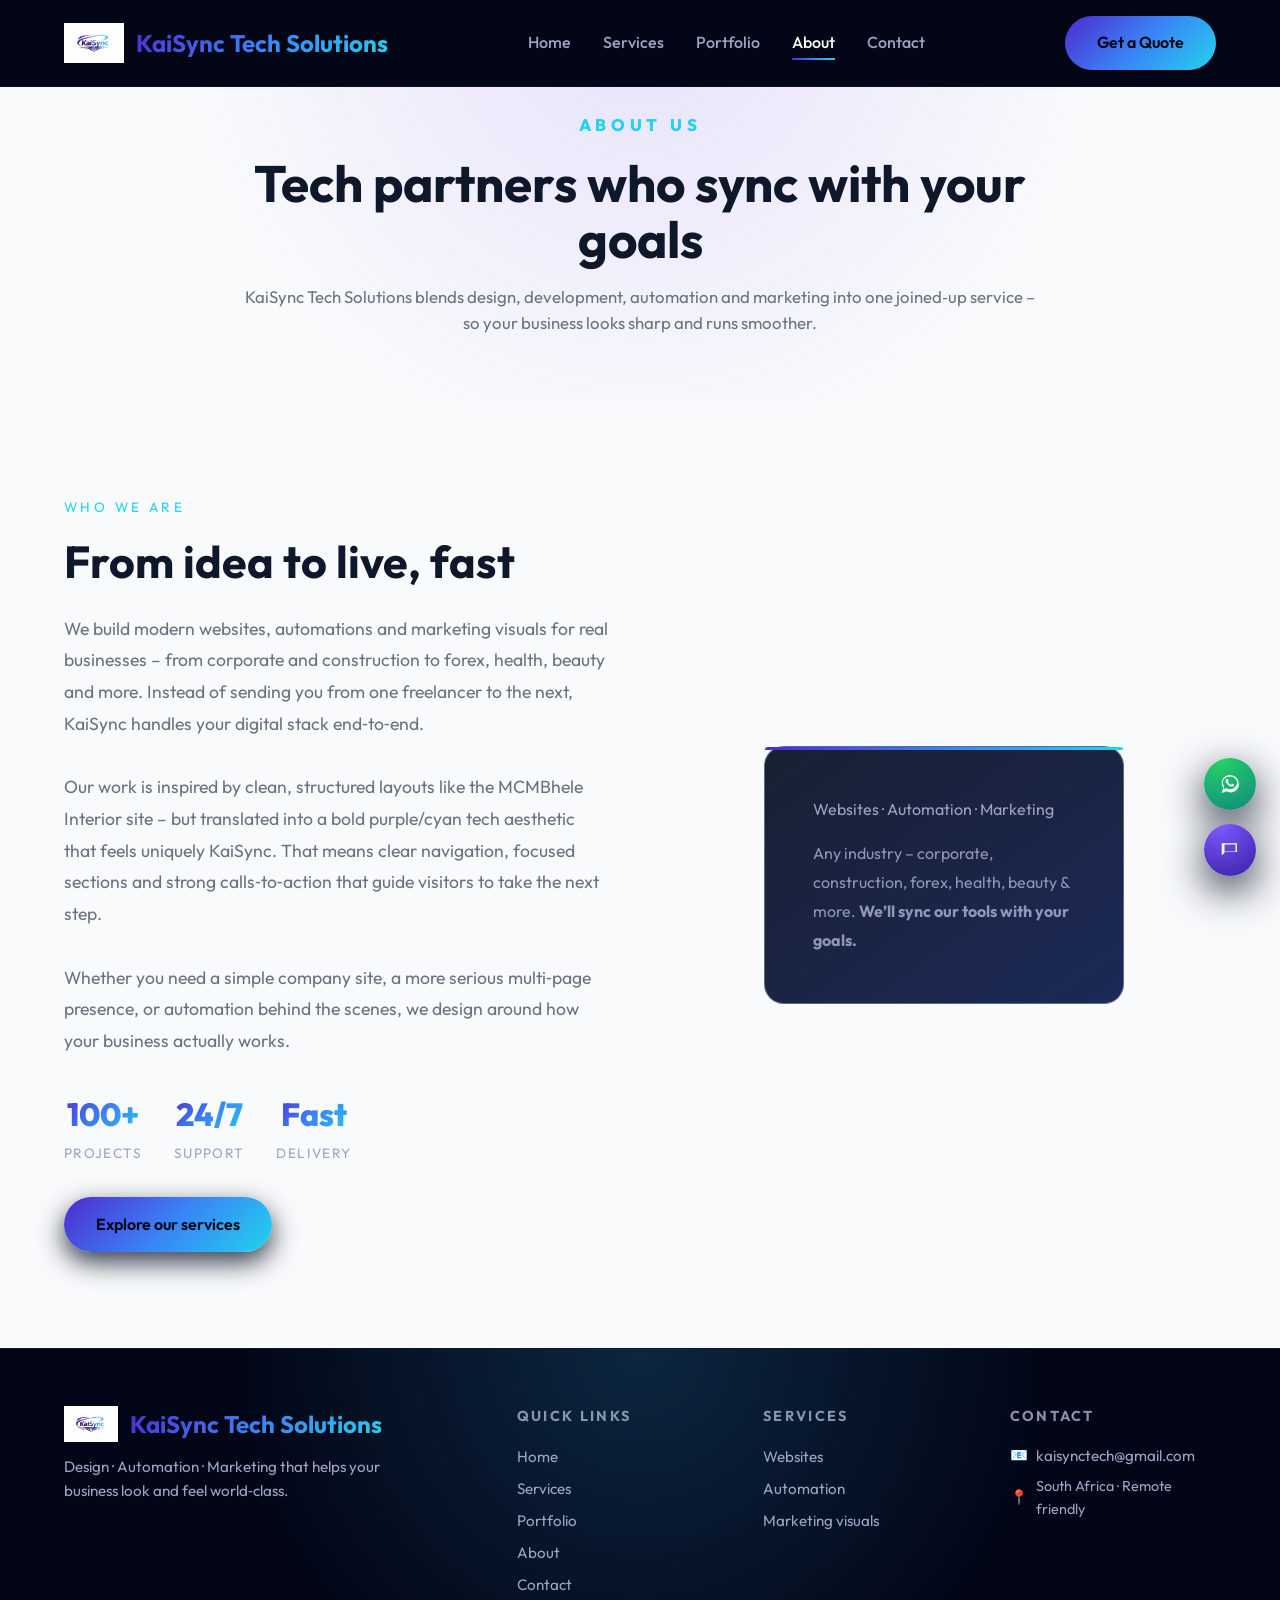
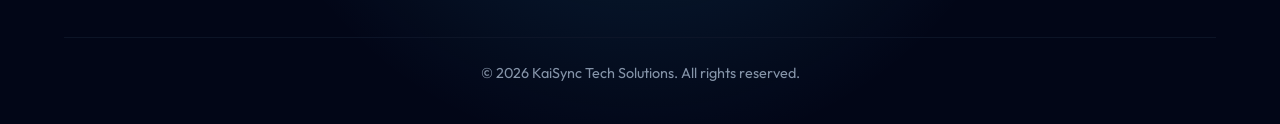
==== about.html @ d8328542 "Updated" ====
<!DOCTYPE html>
<html lang="en">
<head>
    <meta charset="UTF-8">
    <meta name="viewport" content="width=device-width, initial-scale=1.0">
    <title>About – KaiSync Tech Solutions</title>
    <link rel="stylesheet" href="styles.css">
    <link rel="stylesheet" href="styles/services-pages.css">
    <link rel="preconnect" href="https://fonts.googleapis.com">
    <link rel="preconnect" href="https://fonts.gstatic.com" crossorigin>
    <link href="https://fonts.googleapis.com/css2?family=Outfit:wght@300;400;500;600;700;800&display=swap" rel="stylesheet">
</head>
<body>
    <div class="bg-grid" aria-hidden="true"></div>
    <div class="bg-glow bg-glow-1" aria-hidden="true"></div>
    <div class="bg-glow bg-glow-2" aria-hidden="true"></div>

    <nav class="navbar" id="navbar">
        <div class="container nav-inner">
            <a href="index.html" class="logo-wrap">
                <img src="assets/logo.png" alt="KaiSync Tech Solutions" class="logo-img" onerror="this.style.display='none'">
                <span class="logo-text">KaiSync Tech Solutions</span>
            </a>
            <ul class="nav-menu" id="navMenu">
                <li><a href="index.html" class="nav-link">Home</a></li>
                <li><a href="services.html" class="nav-link">Services</a></li>
                <li><a href="portfolio.html" class="nav-link">Portfolio</a></li>
                <li><a href="about.html" class="nav-link active">About</a></li>
                <li><a href="contact.html" class="nav-link">Contact</a></li>
            </ul>
            <a href="contact.html" class="btn btn-nav">Get a Quote</a>
            <button class="hamburger" id="hamburger" aria-label="Menu"><span></span><span></span><span></span></button>
        </div>
    </nav>

    <main>
        <section class="page-header">
            <div class="container">
                <div class="page-content">
                    <p class="section-eyebrow">About Us</p>
                    <h1 class="page-title">Tech partners who sync with your goals</h1>
                    <p class="page-subtitle">
                        KaiSync Tech Solutions blends design, development, automation and marketing into one joined‑up service – so your business looks sharp and runs smoother.
                    </p>
                </div>
            </div>
        </section>

        <section class="about">
            <div class="container">
                <div class="about-inner">
                    <div class="about-content">
                        <p class="section-eyebrow">Who we are</p>
                        <h2 class="section-title">From idea to live, fast</h2>
                        <p class="about-desc">
                            We build modern websites, automations and marketing visuals for real businesses – from corporate and construction to forex, health, beauty and more.
                            Instead of sending you from one freelancer to the next, KaiSync handles your digital stack end‑to‑end.
                        </p>
                        <p class="about-desc">
                            Our work is inspired by clean, structured layouts like the MCMBhele Interior site – but translated into a bold purple/cyan tech aesthetic that feels uniquely KaiSync.
                            That means clear navigation, focused sections and strong calls‑to‑action that guide visitors to take the next step.
                        </p>
                        <p class="about-desc">
                            Whether you need a simple company site, a more serious multi‑page presence, or automation behind the scenes, we design around how your business actually works.
                        </p>
                        <div class="about-stats">
                            <div class="stat">
                                <span class="stat-num">100+</span>
                                <span class="stat-label">Projects</span>
                            </div>
                            <div class="stat">
                                <span class="stat-num">24/7</span>
                                <span class="stat-label">Support</span>
                            </div>
                            <div class="stat">
                                <span class="stat-num">Fast</span>
                                <span class="stat-label">Delivery</span>
                            </div>
                        </div>
                        <a href="services.html" class="btn btn-primary">Explore our services</a>
                    </div>
                    <div class="about-visual">
                        <div class="about-card">
                            <span class="about-card-line"></span>
                            <p>
                                Websites · Automation · Marketing
                            </p>
                            <p class="about-card-industries">
                                Any industry – corporate, construction, forex, health, beauty &amp; more. <strong>We’ll sync our tools with your goals.</strong>
                            </p>
                        </div>
                    </div>
                </div>
            </div>
        </section>
    </main>

    <footer class="footer">
        <div class="container">
            <div class="footer-top">
                <div class="footer-col footer-brand">
                    <a href="index.html" class="footer-logo">
                        <img src="assets/logo.png" alt="KaiSync" class="footer-logo-img">
                        <span class="logo-text">KaiSync Tech Solutions</span>
                    </a>
                    <p class="footer-tagline">Design · Automation · Marketing that helps your business look and feel world‑class.</p>
                </div>
                <div class="footer-col">
                    <h4 class="footer-heading">Quick links</h4>
                    <ul class="footer-list">
                        <li><a href="index.html">Home</a></li>
                        <li><a href="services.html">Services</a></li>
                        <li><a href="portfolio.html">Portfolio</a></li>
                        <li><a href="about.html">About</a></li>
                        <li><a href="contact.html">Contact</a></li>
                    </ul>
                </div>
                <div class="footer-col">
                    <h4 class="footer-heading">Services</h4>
                    <ul class="footer-list">
                        <li><a href="services/websites.html">Websites</a></li>
                        <li><a href="services/automation.html">Automation</a></li>
                        <li><a href="services/marketing.html">Marketing visuals</a></li>
                    </ul>
                </div>
                <div class="footer-col">
                    <h4 class="footer-heading">Contact</h4>
                    <ul class="footer-list footer-contact">
                        <li><span>📧</span><a href="mailto:kaisynctech@gmail.com">kaisynctech@gmail.com</a></li>
                        <li><span>📍</span><span>South Africa · Remote friendly</span></li>
                    </ul>
                </div>
            </div>
            <div class="footer-bottom">
                <p>© 2026 KaiSync Tech Solutions. All rights reserved.</p>
            </div>
        </div>
    </footer>

    <div class="floating-actions">
        <button id="whatsappFab" class="fab fab-whatsapp" aria-label="Chat on WhatsApp">
            <svg viewBox="0 0 32 32" aria-hidden="true">
                <path fill="currentColor" d="M16 3C9.4 3 4 8.2 4 14.7c0 2.5.8 4.8 2.3 6.7L4 29l7-2.3c1.8 1 3.8 1.5 5.9 1.5 6.6 0 12-5.2 12-11.7C28.9 8.2 22.6 3 16 3Zm0 20.7c-1.8 0-3.5-.5-5-1.4l-.4-.2-4.2 1.4 1.4-4.1-.3-.4c-1.3-1.6-2-3.5-2-5.5C5.5 9.1 10.2 5 16 5c5.6 0 10.2 4.1 10.2 9.2 0 5.1-4.6 9.5-10.2 9.5Zm5.3-7.1c-.3-.2-1.7-.9-1.9-.9-.3-.1-.5-.2-.7.2-.2.3-.8.9-1 1.1-.2.2-.4.2-.7.1-.3-.2-1.2-.5-2.3-1.5-.8-.7-1.3-1.6-1.5-1.9-.2-.3 0-.4.1-.6.2-.2.3-.4.4-.6.1-.2.1-.3.2-.5.1-.2 0-.4 0-.6 0-.2-.7-1.7-1-2.3-.3-.6-.5-.5-.7-.5h-.6c-.2 0-.5.1-.8.4-.3.3-1.1 1-1.1 2.5s1.1 2.9 1.2 3.1c.2.2 2.1 3.3 5.1 4.5.7.3 1.3.5 1.8.6.8.2 1.5.2 2 .1.6-.1 1.7-.7 1.9-1.3.2-.6.2-1.1.1-1.3-.1-.3-.3-.4-.6-.6Z"/>
            </svg>
        </button>
        <button id="chatbotFab" class="fab fab-chat" aria-label="Open KaiSync assistant">
            <svg viewBox="0 0 32 32" aria-hidden="true">
                <path fill="currentColor" d="M6 6h20v13H9l-5 5V6Zm2 2v11.17L9.17 18H24V8Z"/>
            </svg>
        </button>
    </div>

    <div id="chatbotWidget" class="chatbot" aria-live="polite">
        <div class="chatbot-header">
            <div class="chatbot-header-left">
                <span class="chatbot-title">KaiSync assistant</span>
                <span class="chatbot-subtitle">Ask about websites, automation or marketing</span>
                <span class="chatbot-status-pill">Typically replies within a day</span>
            </div>
            <button id="chatbotClose" class="chatbot-close-btn" type="button" aria-label="Close chat">×</button>
        </div>
        <div class="chatbot-body">
            <div id="chatbotMessages" class="chatbot-messages"></div>
            <div class="chatbot-quick">
                <button class="chatbot-chip" data-prompt="I need a new business website.">New business website</button>
                <button class="chatbot-chip" data-prompt="I want to automate lead capture and follow-ups.">Automate my leads</button>
                <button class="chatbot-chip" data-prompt="I need marketing visuals for an upcoming campaign.">Marketing visuals</button>
            </div>
        </div>
        <form id="chatbotForm" class="chatbot-input">
            <input id="chatbotInput" type="text" placeholder="Type a question or short brief..." autocomplete="off" />
            <button type="submit">Send</button>
        </form>
    </div>

    <script src="script.js"></script>
</body>
</html>
---- styles.css ----
/* KaiSync Tech Solutions – Purple/Cyan theme, modern animations */
* {
    margin: 0;
    padding: 0;
    box-sizing: border-box;
}

:root {
    /* Brand colours derived from KaiSync logo */
    --primary: #4F2ACF;          /* deep purple */
    --secondary: #3B82F6;        /* sapphire blue */
    --accent: #22D3EE;           /* cyan accent */

    /* Light palette from logo-inspired neutrals */
    --bg-light: #F8FAFC;         /* main page background */
    --bg-section: #EEF2F7;       /* light section background */
    --text-dark: #0F172A;        /* primary dark text */

    /* Convenience aliases for existing rules */
    --purple: var(--primary);
    --purple-light: #7C5CFF;
    --purple-dark: #3B1FA8;
    --cyan: var(--accent);
    --cyan-light: #67E8F9;
    --cyan-dark: #0891B2;

    /* Neutrals for balanced light/dark theme */
    --bg-page: var(--bg-light);
    --bg-surface: #ffffff;
    --bg-hero: #020617;          /* dark hero */
    --bg-hero-accent: #020617;
    --bg-section-alt: var(--bg-section);

    --ink: var(--text-dark);
    --ink-muted: #4b5563;
    --ink-soft: #6b7280;

    /* Legacy aliases kept for compatibility on dark sections */
    --black: #020617;
    --dark: #020617;
    --gray: #1f2937;
    --gray-light: #374151;
    --white: #ffffff;
    --text: #e5e7f3;       /* light text for dark backgrounds */
    --text-muted: #9ea3c3;

    /* Gradients reflect logo sweep: purple → blue → cyan */
    --gradient-main: linear-gradient(135deg, var(--primary) 0%, var(--secondary) 50%, var(--accent) 100%);
    --gradient-reverse: linear-gradient(135deg, var(--accent) 0%, var(--secondary) 50%, var(--primary) 100%);
    --glow-purple: 0 18px 40px rgba(79, 42, 207, 0.45);
    --glow-cyan: 0 18px 40px rgba(34, 211, 238, 0.35);
}

html {
    scroll-behavior: smooth;
}

body {
    font-family: 'Outfit', sans-serif;
    background: var(--bg-page);
    color: var(--ink);
    line-height: 1.6;
    overflow-x: hidden;
}

.container {
    max-width: 1200px;
    margin: 0 auto;
    padding: 0 24px;
}

/* Background effects */
.bg-grid {
    display: none; /* disable global floating grid background */
}

.bg-glow {
    display: none; /* disable global glow blobs so content stays clean */
}

.bg-glow-1 {
    width: 500px;
    height: 500px;
    background: var(--purple);
    top: -200px;
    left: -100px;
    animation-delay: 0s;
}

.bg-glow-2 {
    width: 400px;
    height: 400px;
    background: var(--cyan);
    top: 40%;
    right: -150px;
    animation-delay: -6s;
}

@keyframes float-glow {
    0%, 100% { transform: translate(0, 0) scale(1); }
    50% { transform: translate(30px, -20px) scale(1.05); }
}

/* Navbar */
.navbar {
    position: fixed;
    top: 0;
    left: 0;
    right: 0;
    z-index: 1000;
    padding: 1rem 0;
    transition: all 0.4s cubic-bezier(0.4, 0, 0.2, 1);
    /* Default: solid dark blue bar at the top */
    background: #020617;
    backdrop-filter: blur(20px);
    border-bottom: 1px solid rgba(139, 92, 246, 0.1);
}

.navbar.scrolled {
    /* When you scroll: same colour, just more transparent */
    background: rgba(2, 6, 23, 0.7); /* same as #020617 but with alpha */
    box-shadow: 0 14px 40px rgba(15, 23, 42, 0.6);
    backdrop-filter: blur(20px);
}

.nav-inner {
    display: flex;
    align-items: center;
    justify-content: space-between;
    gap: 2rem;
}

.logo-wrap {
    display: flex;
    align-items: center;
    gap: 0.75rem;
    text-decoration: none;
    color: inherit;
}

.logo-img {
    height: 40px;
    width: auto;
    object-fit: contain;
}

.logo-text {
    font-size: 1.5rem;
    font-weight: 700;
    background: var(--gradient-main);
    -webkit-background-clip: text;
    -webkit-text-fill-color: transparent;
    background-clip: text;
}

.nav-menu {
    display: flex;
    list-style: none;
    gap: 2rem;
    align-items: center;
}

.nav-link {
    color: var(--text-muted);
    text-decoration: none;
    font-weight: 500;
    position: relative;
    padding: 0.5rem 0;
    transition: color 0.3s ease;
}

.nav-link::after {
    content: '';
    position: absolute;
    bottom: 0;
    left: 0;
    width: 0;
    height: 2px;
    background: var(--gradient-main);
    transition: width 0.3s ease;
}

.nav-link:hover,
.nav-link.active {
    color: var(--white);
}

.nav-link:hover::after,
.nav-link.active::after {
    width: 100%;
}

.btn-nav {
    display: inline-flex;
    align-items: center;
    padding: 0.6rem 1.5rem;
    border-radius: 999px;
    font-weight: 600;
    text-decoration: none;
    background: var(--gradient-main);
    color: var(--black);
    border: none;
    cursor: pointer;
    transition: transform 0.3s ease, box-shadow 0.3s ease;
}

.btn-nav:hover {
    transform: translateY(-2px);
    box-shadow: var(--glow-purple);
}

.hamburger {
    display: none;
    flex-direction: column;
    gap: 6px;
    background: none;
    border: none;
    cursor: pointer;
    padding: 8px;
}

.hamburger span {
    width: 24px;
    height: 2px;
    background: var(--gradient-main);
    border-radius: 2px;
    transition: transform 0.3s ease, opacity 0.3s ease;
}

.hamburger.active span:nth-child(1) {
    transform: rotate(45deg) translate(5px, 5px);
}

.hamburger.active span:nth-child(2) {
    opacity: 0;
}

.hamburger.active span:nth-child(3) {
    transform: rotate(-45deg) translate(5px, -5px);
}

/* Hero */
.hero {
    position: relative;
    min-height: 80vh; /* slightly shorter hero */
    display: flex;
    align-items: center;
    padding: 96px 0 72px;
    overflow: hidden;
    /* Hero background uses the image with a subtle dark overlay */
    background:
        linear-gradient(135deg, rgba(0, 2, 12, 0.75), rgba(7, 16, 56, 0.75)),
        url("assets/download.jpg") center/cover no-repeat;
}

/* removed heavy hero bottom block; blend handled on services instead */

.hero-orbits {
    /* hide floating orbit graphics in the hero */
    display: none;
}

.orbit {
    position: absolute;
    width: 100%;
    height: 100%;
    opacity: 0.6;
}

.orbit-left {
    animation: orbit-float 8s ease-in-out infinite;
}

.orbit-right {
    animation: orbit-float 8s ease-in-out infinite reverse;
    animation-delay: -2s;
}

.orbit-path {
    stroke-dasharray: 400;
    stroke-dashoffset: 400;
    animation: orbit-draw 3s ease forwards;
}

@keyframes orbit-float {
    0%, 100% { transform: translateY(0); }
    50% { transform: translateY(-10px); }
}

@keyframes orbit-draw {
    to { stroke-dashoffset: 0; }
}

.orbit-sparkle {
    position: absolute;
    top: 50%;
    left: 50%;
    transform: translate(-50%, -50%);
    width: 8px;
    height: 8px;
    background: var(--white);
    border-radius: 50%;
    box-shadow: 0 0 14px rgba(255, 255, 255, 0.9), 0 0 30px rgba(34, 211, 238, 0.5);
    animation: sparkle-pulse 2s ease-in-out infinite;
}

@keyframes sparkle-pulse {
    0%, 100% { opacity: 1; transform: translate(-50%, -50%) scale(1); }
    50% { opacity: 0.7; transform: translate(-50%, -50%) scale(1.3); }
}

.hero-inner {
    display: grid;
    grid-template-columns: 1.2fr 1fr;
    gap: 3rem;
    align-items: center;
    position: relative;
    z-index: 1;
    padding: 2.5rem 2.75rem;
    /* Remove card frame look */
    border-radius: 0;
    border: none;
    background: transparent;
    box-shadow: none;
    backdrop-filter: none;
}

.hero-content {
    animation: fade-up 1s ease forwards;
}

.hero-eyebrow {
    font-size: 1rem;
    text-transform: uppercase;
    letter-spacing: 0.25em;
    color: var(--white);
    font-weight: 700;
    margin-bottom: 1.25rem;
    margin-left: 0;
    text-align: center;
    white-space: nowrap;
    opacity: 0;
    animation: fade-up 0.8s ease 0.2s forwards;
}

.hero-title {
    font-size: clamp(2rem, 4vw, 3.2rem);
    font-weight: 800;
    line-height: 1.15;
    margin-bottom: 1.25rem;
    color: var(--white);
    opacity: 0;
    animation: fade-up 0.8s ease 0.3s forwards;
}

.gradient-text {
    background: var(--gradient-main);
    -webkit-background-clip: text;
    -webkit-text-fill-color: transparent;
    background-clip: text;
}

.hero-subtitle {
    font-size: 1.15rem;
    color: var(--text-muted);
    margin-bottom: 1rem;
    max-width: 520px;
    opacity: 0;
    animation: fade-up 0.8s ease 0.4s forwards;
}

.hero-industries {
    font-size: 0.95rem;
    color: var(--text-muted);
    margin-bottom: 2rem;
    max-width: 520px;
    opacity: 0;
    animation: fade-up 0.8s ease 0.45s forwards;
}

.hero-industries strong {
    color: var(--cyan);
}

.hero-buttons {
    display: flex;
    flex-wrap: wrap;
    gap: 1rem;
    opacity: 0;
    animation: fade-up 0.8s ease 0.5s forwards;
}

.btn {
    display: inline-flex;
    align-items: center;
    justify-content: center;
    padding: 0.9rem 2rem;
    border-radius: 999px;
    font-weight: 600;
    font-size: 1rem;
    text-decoration: none;
    border: none;
    cursor: pointer;
    transition: transform 0.3s ease, box-shadow 0.3s ease;
}

.btn-primary {
    background: var(--gradient-main);
    color: var(--black);
    box-shadow: 0 10px 26px rgba(15, 23, 42, 0.85);
}

.btn-primary:hover {
    transform: translateY(-2px);
    box-shadow: 0 16px 40px rgba(15, 23, 42, 0.9);
}

.btn-secondary {
    background: transparent;
    color: var(--cyan);
    border: 2px solid rgba(34, 211, 238, 0.5);
}

.btn-secondary:hover {
    background: rgba(34, 211, 238, 0.1);
    transform: translateY(-2px);
}

.hero-media {
    position: relative;
    display: flex;
    flex-direction: column;
    align-items: center;
    gap: 1.5rem;
    opacity: 0;
    animation: fade-up 1s ease 0.5s forwards;
}

.hero-logo {
    max-width: 420px;
    width: 100%;
    height: auto;
    /* Logo card box */
    padding: 2rem 2.75rem;
    border-radius: 26px;
    background:
        radial-gradient(circle at top left, rgba(15, 23, 42, 0.98), rgba(15, 23, 42, 0.94)),
        linear-gradient(135deg, rgba(79, 70, 229, 0.35), rgba(56, 189, 248, 0.25));
    box-shadow: 0 26px 70px rgba(15, 23, 42, 0.95);
    filter: none;
    animation: none;
}

@keyframes logo-float {
    0%, 100% { transform: translateY(0); }
    50% { transform: translateY(-15px); }
}

.circuit-mock {
    /* hide floating circuit animation under the logo */
    display: none;
}

.circuit-line {
    position: absolute;
    background: var(--gradient-main);
    border-radius: 2px;
    opacity: 0.6;
}

.circuit-line.c1 { width: 60px; height: 2px; top: 10px; left: 0; }
.circuit-line.c2 { width: 80px; height: 2px; bottom: 10px; left: 40px; transform: rotate(-15deg); }
.circuit-line.c3 { width: 50px; height: 2px; top: 20px; right: 20px; }

.circuit-node {
    position: absolute;
    width: 8px;
    height: 8px;
    background: var(--cyan);
    border-radius: 50%;
    box-shadow: 0 0 10px var(--cyan);
    animation: node-blink 2s ease-in-out infinite;
}

.circuit-node.n1 { top: 6px; left: 60px; }
.circuit-node.n2 { bottom: 6px; left: 100px; animation-delay: 0.5s; }
.circuit-node.n3 { top: 16px; right: 30px; animation-delay: 1s; }

@keyframes node-blink {
    0%, 100% { opacity: 1; }
    50% { opacity: 0.4; }
}

.hero-circuit-bottom {
    /* hide animated circuit line under hero */
    display: none;
}

.circuit-svg {
    width: 100%;
    height: 100%;
    opacity: 0.4;
}

.circuit-path {
    stroke-dasharray: 500;
    stroke-dashoffset: 500;
    animation: circuit-draw 2s ease 1s forwards;
}

@keyframes circuit-draw {
    to { stroke-dashoffset: 0; }
}

@keyframes fade-up {
    from {
        opacity: 0;
        transform: translateY(30px);
    }
    to {
        opacity: 1;
        transform: translateY(0);
    }
}

/* Section shared */
.section-header {
    text-align: center;
    max-width: 700px;
    margin: 0 auto 4rem;
}

.section-header-left {
    text-align: left;
    max-width: none;
}

/* Center the services header specifically */
.services .section-header {
    text-align: center;
    max-width: 700px;
    margin: 0 auto 4rem;
}

.section-eyebrow {
    font-size: 0.85rem;
    text-transform: uppercase;
    letter-spacing: 0.25em;
    color: var(--cyan);
    margin-bottom: 1rem;
}

/* Services eyebrow: centred with purple glowing underline */
.services .section-eyebrow {
    position: relative;
    display: inline-block;
    color: var(--cyan);
    font-weight: 800;
    font-size: 1rem;
    margin-bottom: 1.25rem;
}

.services .section-eyebrow::after {
    content: '';
    position: absolute;
    left: 50%;
    transform: translateX(-50%);
    bottom: -0.4rem;
    width: 140%;
    height: 3px;
    border-radius: 999px;
    background: linear-gradient(90deg, #8b5cf6, #a855f7);
    box-shadow: 0 0 18px rgba(168, 85, 247, 0.9);
}

.section-title {
    font-size: clamp(2rem, 3.5vw, 2.8rem);
    font-weight: 700;
    line-height: 1.2;
    margin-bottom: 1rem;
    color: var(--ink);
}

.section-title-large {
    font-size: clamp(2.4rem, 4vw, 3.2rem);
}

.section-desc {
    font-size: 1.1rem;
    color: var(--ink-soft);
}

/* Services */
.services {
    padding: 6rem 0 5.5rem;
    position: relative;
    z-index: 1;
    /* Simple very light grey background (no gradient) */
    background: #f5f5f7;
}

/* Headings/descriptions */
.services .section-title {
    color: var(--ink);
}

.cta-wide .section-title {
    color: var(--white);
}

.services .section-desc {
    color: var(--ink-soft);
}

.cta-wide .section-desc {
    color: var(--text-muted);
}

.services::before {
    content: '';
    position: absolute;
    inset: 0;
    /* turn off extra colour overlay for a clean light background */
    background: none;
    opacity: 0;
    pointer-events: none;
    z-index: -1;
}

.services-grid {
    display: grid;
    grid-template-columns: repeat(auto-fit, minmax(280px, 1fr));
    gap: 2rem;
}

.service-card {
    position: relative;
    /* Darker blue card on light background */
    background: linear-gradient(145deg, #020617, #020b33);
    border: 1px solid rgba(148, 163, 184, 0.45);
    border-radius: 20px;
    padding: 2rem;
    overflow: hidden;
    display: flex;
    flex-direction: column;
    transition: transform 0.4s cubic-bezier(0.4, 0, 0.2, 1), border-color 0.3s ease, box-shadow 0.3s ease;
}

.service-card-link {
    display: block;
    text-decoration: none;
    color: inherit;
    cursor: pointer;
    margin-bottom: 0.75rem;
}

.service-card-link:hover {
    color: inherit;
}

.service-card-link .service-link {
    display: inline-flex;
    align-items: center;
    gap: 0.5rem;
}

.service-card::before {
    content: '';
    position: absolute;
    top: 0;
    left: 0;
    right: 0;
    height: 3px;
    background: var(--gradient-main);
    transform: scaleX(0);
    transform-origin: left;
    transition: transform 0.4s ease;
}

.service-card:hover {
    transform: translateY(-8px) scale(1.03);
    border-color: rgba(129, 140, 248, 0.9);
    box-shadow: 0 18px 45px rgba(15, 23, 42, 0.85);
}

.service-card.active {
    border-color: rgba(34, 211, 238, 0.9);
    box-shadow:
        0 0 0 2px rgba(34, 211, 238, 0.7),
        0 22px 70px rgba(15, 23, 42, 0.95);
}

.service-card:hover::before {
    transform: scaleX(1);
}

.service-card-glow {
    position: absolute;
    top: -50%;
    left: -50%;
    width: 200%;
    height: 200%;
    background: radial-gradient(circle at center, rgba(139, 92, 246, 0.08) 0%, transparent 50%);
    pointer-events: none;
    opacity: 0;
    transition: opacity 0.4s ease;
}

.service-card:hover .service-card-glow {
    opacity: 1;
}

.service-card.active .service-card-glow {
    opacity: 1;
}

/* Service modal */
.service-modal {
    position: fixed;
    inset: 0;
    display: none;
    align-items: center;
    justify-content: center;
    z-index: 1500;
}

.service-modal.open {
    display: flex;
}

.service-modal-backdrop {
    position: absolute;
    inset: 0;
    background: rgba(15, 23, 42, 0.75);
    backdrop-filter: blur(10px);
}

.service-modal-dialog {
    position: relative;
    z-index: 1;
    max-width: 460px;
    width: 100%;
    margin: 0 1.5rem;
    padding: 2rem 2.25rem 2.25rem;
    border-radius: 20px;
    background: #020617;
    box-shadow: 0 28px 90px rgba(0, 0, 0, 0.85);
    border: 1px solid rgba(56, 189, 248, 0.4);
}

.service-modal-title {
    font-size: 1.6rem;
    font-weight: 700;
    color: var(--white);
    margin-bottom: 0.75rem;
}

.service-modal-body {
    color: var(--text-muted);
    font-size: 1rem;
    line-height: 1.7;
    margin-bottom: 1.5rem;
}

.service-modal-link {
    width: 100%;
    justify-content: center;
}

.service-modal-close {
    position: absolute;
    top: 0.75rem;
    right: 0.85rem;
    background: none;
    border: none;
    color: var(--text-muted);
    font-size: 1.5rem;
    cursor: pointer;
}

.service-icon-wrap {
    width: 60px;
    height: 60px;
    border-radius: 16px;
    background: radial-gradient(circle at 0% 0%, var(--cyan-light), var(--purple));
    display: inline-flex;
    align-items: center;
    justify-content: center;
    margin-bottom: 0;
    font-size: 1.8rem;
}

.service-card h3 {
    font-size: 1.4rem;
    font-weight: 700;
    color: var(--white);
    margin-bottom: 0.75rem;
    display: flex;
    align-items: center;
    gap: 0.75rem;
    flex-wrap: nowrap;
}

.badge {
    display: inline-flex;
    align-items: center;
    justify-content: center;
    padding: 0.25rem 0.6rem;
    border-radius: 999px;
    font-size: 0.78rem;
    font-weight: 700;
    letter-spacing: 0.01em;
    border: 1px solid transparent;
    line-height: 1.1;
    white-space: nowrap;
}

.badge-soon {
    color: var(--white);
    border-color: rgba(34, 211, 238, 0.28);
    background: rgba(34, 211, 238, 0.12);
}

.service-card p {
    color: var(--text-muted);
    font-size: 0.95rem;
    line-height: 1.7;
    margin-bottom: 1rem;
}

.service-highlights {
    list-style: none;
    margin-bottom: 1rem;
}

.service-highlights li {
    font-size: 0.9rem;
    color: var(--text-muted);
    padding: 0.25rem 0;
    padding-left: 1.25rem;
    position: relative;
}

.service-highlights li::before {
    content: '→';
    position: absolute;
    left: 0;
    color: var(--cyan);
    font-weight: 600;
}

.service-link {
    display: inline-flex;
    align-items: center;
    gap: 0.5rem;
    color: var(--cyan);
    font-weight: 600;
    text-decoration: none;
    transition: gap 0.3s ease, color 0.3s ease;
}

.service-link:hover {
    gap: 0.75rem;
    color: var(--cyan-light);
}

.service-link-sub {
    display: inline-flex;
    align-items: center;
    justify-content: center;
    padding: 0.5rem 1.4rem;
    margin-top: 0.75rem;
    margin-left: 0;
    align-self: center;
    margin-top: auto;
    border-radius: 999px;
    font-size: 0.9rem;
    font-weight: 600;
    text-decoration: none;
    background: var(--gradient-main);
    color: var(--black);
    box-shadow: 0 10px 24px rgba(15, 23, 42, 0.65);
    transition: transform 0.25s ease, box-shadow 0.25s ease, opacity 0.25s ease;
}

.service-link-sub:hover {
    transform: translateY(-1px);
    box-shadow: 0 14px 32px rgba(15, 23, 42, 0.85);
}

/* Reveal animation for service cards */
.service-card {
    opacity: 0;
    transform: translateY(40px);
}

.service-card.revealed {
    opacity: 1;
    transform: translateY(0);
}

.service-card:nth-child(1) { transition: opacity 0.6s ease 0.1s, transform 0.6s ease 0.1s; }
.service-card:nth-child(2) { transition: opacity 0.6s ease 0.2s, transform 0.6s ease 0.2s; }
.service-card:nth-child(3) { transition: opacity 0.6s ease 0.3s, transform 0.6s ease 0.3s; }
.service-card:nth-child(4) { transition: opacity 0.6s ease 0.4s, transform 0.6s ease 0.4s; }

/* About */
.about {
    padding: 6rem 0;
    position: relative;
    z-index: 1;
}

.about .container {
    display: flex;
    flex-direction: column;
    align-items: center;
}

.about-inner {
    display: grid;
    grid-template-columns: 1fr 1fr;
    gap: 4rem;
    align-items: center;
}

.about-eyebrow {
    margin: 0 auto 1.5rem;
    text-align: center;
    font-weight: 800;
    font-size: 1rem;
    color: var(--cyan);
    position: relative;
    display: inline-block;
}

.about-eyebrow::after {
    content: '';
    position: absolute;
    left: 50%;
    transform: translateX(-50%);
    bottom: -0.35rem;
    width: 140%;
    height: 3px;
    border-radius: 999px;
    background: linear-gradient(90deg, #8b5cf6, #a855f7);
    box-shadow: 0 0 14px rgba(168, 85, 247, 0.85);
}

.about-content .section-title {
    margin-bottom: 1.5rem;
}

.about-desc {
    font-size: 1.1rem;
    color: var(--ink-soft);
    line-height: 1.8;
    margin-bottom: 2rem;
}

.about-stats {
    display: flex;
    gap: 2rem;
    margin-bottom: 2rem;
}

.stat {
    text-align: center;
}

.stat-num {
    display: block;
    font-size: 2rem;
    font-weight: 800;
    background: var(--gradient-main);
    -webkit-background-clip: text;
    -webkit-text-fill-color: transparent;
    background-clip: text;
}

.stat-label {
    font-size: 0.85rem;
    color: var(--text-muted);
    text-transform: uppercase;
    letter-spacing: 0.1em;
}

.about-visual {
    display: flex;
    justify-content: center;
}

.about-card {
    position: relative;
    background: linear-gradient(145deg, rgba(15, 23, 42, 0.96), rgba(23, 37, 84, 0.98));
    border: 1px solid rgba(148, 163, 184, 0.55);
    border-radius: 20px;
    padding: 3rem;
    max-width: 360px;
}

.about-card-line {
    position: absolute;
    top: 0;
    left: 0;
    right: 0;
    height: 3px;
    background: var(--gradient-main);
    border-radius: 20px 20px 0 0;
}

.about-card p {
    color: var(--text-muted);
    font-size: 1rem;
    line-height: 1.8;
}

.about-card-industries {
    margin-top: 1rem;
    font-size: 0.9rem;
    color: var(--cyan);
    opacity: 0.9;
}

.about-content.revealed .about-card {
    animation: fade-up 0.8s ease forwards;
}

/* Contact */
.contact {
    padding: 6rem 0;
    position: relative;
    z-index: 1;
    /* Subtle navy + purple background for contact section */
    background:
        radial-gradient(circle at top, rgba(79, 70, 229, 0.12), transparent 60%),
        linear-gradient(180deg, #020617, #020b33);
}

.contact .container {
    display: flex;
    flex-direction: column;
    align-items: center;
}

.contact-inner {
    display: grid;
    grid-template-columns: 1fr 1fr;
    gap: 4rem;
    align-items: start;
    max-width: 1000px;
    margin: 0 auto;
}

/* Light text colours on dark contact background */
.contact .section-title {
    color: var(--white);
}

.contact .contact-desc,
.contact .contact-details,
.contact .contact-details strong {
    color: var(--text-muted);
}

.contact .contact-item {
    color: var(--text-muted);
}

.contact-eyebrow {
    margin: 0 auto 1.5rem;
    text-align: center;
    font-weight: 800;
    font-size: 1.15rem;
    color: var(--cyan);
    position: relative;
    display: inline-block;
}

.contact-eyebrow::after {
    content: '';
    position: absolute;
    left: 50%;
    transform: translateX(-50%);
    bottom: -0.35rem;
    width: 140%;
    height: 3px;
    border-radius: 999px;
    background: linear-gradient(90deg, #8b5cf6, #a855f7);
    box-shadow: 0 0 14px rgba(168, 85, 247, 0.85);
}

/* Testimonials */
.testimonials {
    padding: 6rem 0;
    position: relative;
    z-index: 1;
}

.testimonials::before {
    content: '';
    position: absolute;
    inset: 0;
    background: radial-gradient(circle at top, rgba(34, 197, 253, 0.12), transparent 60%);
    opacity: 0.8;
    pointer-events: none;
    z-index: -1;
}

.testimonials-inner {
    max-width: 1040px;
    margin: 0 auto;
}

.testimonial-intro {
    text-align: center;
    margin-bottom: 3rem;
}

.testimonial-intro .section-eyebrow {
    margin-bottom: 0.5rem;
}

.testimonial-intro .section-title {
    margin-bottom: 0.75rem;
}

.testimonial-intro p {
    color: var(--ink-soft);
    font-size: 1.02rem;
}

.testimonial-carousel {
    overflow: hidden;
    position: relative;
}

.testimonial-track {
    display: flex;
    gap: 1.75rem;
    will-change: transform;
    animation: testimonial-scroll 30s linear infinite;
}

.testimonial-card {
    /* Compact dark navy cards for horizontal scroll */
    flex: 0 0 320px;
    max-width: 320px;
    background: linear-gradient(145deg, #020617, #020b33);
    border-radius: 20px;
    border: 1px solid rgba(148, 163, 184, 0.6);
    padding: 1.6rem 1.6rem 1.4rem;
    box-shadow: 0 18px 45px rgba(15, 23, 42, 0.8);
    opacity: 0;
    transform: translateY(26px);
    transition: opacity 0.5s ease, transform 0.5s ease, border-color 0.25s ease, box-shadow 0.25s ease;
}

.testimonial-card.revealed {
    opacity: 1;
    transform: translateY(0);
}

@keyframes testimonial-scroll {
    0% {
        transform: translateX(0);
    }
    100% {
        transform: translateX(-50%);
    }
}

.testimonial-quote {
    font-size: 0.95rem;
    color: var(--text-muted);
    line-height: 1.8;
    margin-bottom: 1.4rem;
}

.testimonial-meta {
    display: flex;
    flex-direction: column;
    gap: 0.15rem;
}

.testimonial-name {
    font-weight: 600;
    color: var(--white);
    font-size: 0.98rem;
}

.testimonial-role {
    font-size: 0.85rem;
    color: var(--text-muted);
}

.testimonial-pill {
    align-self: flex-start;
    margin-top: 0.35rem;
    font-size: 0.78rem;
    padding: 0.22rem 0.7rem;
    border-radius: 999px;
    border: 1px solid rgba(56, 189, 248, 0.7);
    color: rgba(191, 219, 254, 0.95);
}

@media (max-width: 900px) {
    .testimonials {
        padding: 5rem 0;
    }
}

.contact-info .section-title {
    margin-bottom: 1rem;
}

.contact-desc {
    font-size: 1.05rem;
    color: var(--ink-soft);
    margin-bottom: 2rem;
}

.contact-details {
    display: flex;
    flex-direction: column;
    gap: 1rem;
}

.contact-item {
    display: flex;
    align-items: flex-start;
    gap: 1rem;
}

.contact-icon {
    font-size: 1.5rem;
}

.contact-item strong {
    color: var(--ink);
    font-size: 0.9rem;
}

.contact-item div {
    color: var(--ink-soft);
    font-size: 0.95rem;
}

.contact-form {
    background: var(--bg-surface);
    border: 1px solid rgba(148, 163, 184, 0.45);
    border-radius: 20px;
    padding: 2.5rem;
    display: flex;
    flex-direction: column;
    gap: 1.25rem;
}

.form-group input,
.form-group textarea {
    width: 100%;
    padding: 1rem 1.25rem;
    border-radius: 12px;
    border: 1px solid rgba(148, 163, 184, 0.75);
    background: #ffffff;
    color: var(--ink);
    font-family: inherit;
    font-size: 1rem;
    transition: border-color 0.3s ease, box-shadow 0.3s ease;
}

.form-group input::placeholder,
.form-group textarea::placeholder {
    color: var(--ink-soft);
}

.form-group input:focus,
.form-group textarea:focus {
    outline: none;
    border-color: var(--purple);
    box-shadow: 0 0 0 3px rgba(79, 42, 207, 0.18);
}

.form-group textarea {
    resize: vertical;
    min-height: 120px;
}

.btn-block {
    width: 100%;
    margin-top: 0.5rem;
}

/* Floating actions (WhatsApp + chatbot) */
.floating-actions {
    position: fixed;
    right: 1.5rem;
    bottom: 1.5rem;
    z-index: 1100;
    display: flex;
    flex-direction: column;
    gap: 0.85rem;
}

.fab {
    width: 52px;
    height: 52px;
    border-radius: 999px;
    border: none;
    display: inline-flex;
    align-items: center;
    justify-content: center;
    cursor: pointer;
    background: rgba(15, 23, 42, 0.96);
    color: var(--white);
    box-shadow: 0 14px 40px rgba(15, 23, 42, 0.9);
    transition: transform 0.2s ease, box-shadow 0.2s ease, background 0.2s ease;
}

.fab svg {
    width: 22px;
    height: 22px;
}

.fab:hover {
    transform: translateY(-2px);
    box-shadow: 0 18px 50px rgba(15, 23, 42, 0.95);
}

.fab-whatsapp {
    background: radial-gradient(circle at 30% 0%, #25d366, #128c7e);
}

.fab-chat {
    background: radial-gradient(circle at 30% 0%, var(--purple-light), var(--purple-dark));
}

/* Chatbot widget */
.chatbot {
    position: fixed;
    right: 1.5rem;
    bottom: 5.5rem;
    width: 320px;
    max-width: calc(100% - 3rem);
    border-radius: 18px;
    background: linear-gradient(145deg, rgba(15, 23, 42, 0.98), rgba(15, 23, 42, 0.95));
    border: 1px solid rgba(148, 163, 184, 0.7);
    box-shadow: 0 22px 60px rgba(15, 23, 42, 0.98);
    display: none;
    flex-direction: column;
    overflow: hidden;
    z-index: 1099;
}

.chatbot.open {
    display: flex;
}

.chatbot-header {
    padding: 0.9rem 1.1rem;
    border-bottom: 1px solid rgba(51, 65, 85, 0.9);
    display: flex;
    align-items: center;
    justify-content: space-between;
    gap: 0.75rem;
}

.chatbot-title {
    font-size: 0.95rem;
    font-weight: 600;
    color: var(--white);
}

.chatbot-subtitle {
    font-size: 0.8rem;
    color: var(--text-muted);
}

.chatbot-header-left {
    display: flex;
    flex-direction: column;
}

.chatbot-status-pill {
    font-size: 0.75rem;
    padding: 0.12rem 0.5rem;
    border-radius: 999px;
    border: 1px solid rgba(34, 197, 94, 0.8);
    color: rgba(187, 247, 208, 0.95);
    align-self: flex-start;
    margin-top: 0.15rem;
}

.chatbot-close-btn {
    background: none;
    border: none;
    color: var(--text-muted);
    cursor: pointer;
    font-size: 1.1rem;
    padding: 0.1rem;
}

.chatbot-body {
    padding: 0.9rem 1.1rem 0.2rem;
    display: flex;
    flex-direction: column;
    gap: 0.6rem;
}

.chatbot-messages {
    max-height: 260px;
    overflow-y: auto;
    padding-right: 0.4rem;
}

.chat-msg {
    display: inline-flex;
    align-items: flex-start;
    gap: 0.45rem;
    margin-bottom: 0.6rem;
    font-size: 0.86rem;
}

.chat-msg-bot,
.chat-msg-user {
    max-width: 94%;
}

.chat-msg-bot {
    background: rgba(15, 23, 42, 0.95);
    border-radius: 12px;
    padding: 0.55rem 0.75rem;
    border: 1px solid rgba(51, 65, 85, 0.9);
    color: var(--text);
}

.chat-msg-user {
    background: rgba(37, 99, 235, 0.95);
    border-radius: 12px;
    padding: 0.55rem 0.75rem;
    margin-left: auto;
    color: var(--white);
}

.chatbot-quick {
    display: flex;
    flex-wrap: wrap;
    gap: 0.4rem;
    margin-top: 0.2rem;
}

.chatbot-chip {
    font-size: 0.78rem;
    padding: 0.22rem 0.65rem;
    border-radius: 999px;
    border: 1px solid rgba(148, 163, 184, 0.8);
    background: transparent;
    color: var(--text-muted);
    cursor: pointer;
}

.chatbot-input {
    margin-top: 0.45rem;
    padding: 0.75rem 0.9rem;
    border-top: 1px solid rgba(30, 64, 175, 0.7);
    display: flex;
    gap: 0.5rem;
}

.chatbot-input input {
    flex: 1;
    border-radius: 999px;
    border: 1px solid rgba(51, 65, 85, 0.9);
    background: rgba(15, 23, 42, 0.95);
    color: var(--white);
    font-size: 0.86rem;
    padding: 0.45rem 0.9rem;
}

.chatbot-input input::placeholder {
    color: var(--text-muted);
}

.chatbot-input button {
    border-radius: 999px;
    border: none;
    background: var(--gradient-main);
    color: var(--black);
    font-size: 0.86rem;
    font-weight: 600;
    padding: 0.4rem 0.85rem;
    cursor: pointer;
}

@media (max-width: 600px) {
    .floating-actions {
        right: 1rem;
        bottom: 1rem;
    }
    .chatbot {
        right: 1rem;
        bottom: 5rem;
        width: calc(100% - 2rem);
    }
}

/* Footer */
.footer {
    padding: 3.5rem 0 2.4rem;
    position: relative;
    z-index: 1;
    background: radial-gradient(circle at top, rgba(56, 189, 248, 0.18), transparent 55%), #020617;
    border-top: 1px solid rgba(15, 23, 42, 0.9);
}

.footer-top {
    display: grid;
    grid-template-columns: minmax(0, 2fr) repeat(3, minmax(0, 1fr));
    gap: 2.5rem;
    align-items: flex-start;
    margin-bottom: 2.5rem;
}

.footer-logo {
    display: flex;
    align-items: center;
    gap: 0.75rem;
    text-decoration: none;
    color: var(--text-muted);
}

.footer-logo-img {
    height: 36px;
    width: auto;
}

.footer-col {
    min-width: 0;
}

.footer-heading {
    font-size: 0.9rem;
    text-transform: uppercase;
    letter-spacing: 0.16em;
    color: rgba(148, 163, 184, 0.9);
    margin-bottom: 1rem;
}

.footer-tagline {
    margin-top: 0.75rem;
    font-size: 0.95rem;
    color: var(--text-muted);
    max-width: 320px;
}

.footer-list {
    list-style: none;
    padding: 0;
    margin: 0;
    display: flex;
    flex-direction: column;
    gap: 0.4rem;
}

.footer-list a {
    color: var(--text-muted);
    text-decoration: none;
    font-size: 0.95rem;
    transition: color 0.25s ease;
}

.footer-list a:hover {
    color: var(--cyan-light);
}

.footer-contact li {
    display: flex;
    align-items: center;
    gap: 0.5rem;
}

.footer-contact span {
    color: var(--text-muted);
    font-size: 0.9rem;
}

.footer-bottom {
    text-align: center;
    border-top: 1px solid rgba(15, 23, 42, 0.85);
    padding-top: 1.5rem;
}

.footer-bottom p {
    font-size: 0.9rem;
    color: rgba(148, 163, 184, 0.9);
}

/* Wide CTA section (MCMBhele-inspired) */
.cta-wide {
    padding: 5rem 0 4rem;
    position: relative;
    z-index: 1;
    background: radial-gradient(circle at top center, rgba(34, 211, 238, 0.08), transparent 55%);
    border-top: 1px solid rgba(139, 92, 246, 0.25);
    border-bottom: 1px solid rgba(139, 92, 246, 0.25);
}

.cta-wide-inner {
    text-align: center;
    max-width: 720px;
    margin: 0 auto;
}

.cta-wide .section-eyebrow {
    margin-bottom: 0.75rem;
    font-weight: 800;
    color: var(--cyan);
    position: relative;
    display: inline-block;
}

.cta-wide .section-eyebrow::after {
    content: '';
    position: absolute;
    left: 50%;
    transform: translateX(-50%);
    bottom: -0.35rem;
    width: 120%;
    height: 3px;
    border-radius: 999px;
    background: linear-gradient(90deg, #8b5cf6, #a855f7);
    box-shadow: 0 0 14px rgba(168, 85, 247, 0.85);
}

.cta-wide .section-title {
    margin-bottom: 1rem;
    color: #020b33;
}

.cta-wide .section-desc {
    max-width: 640px;
    margin: 0 auto 2rem;
}

.cta-wide-actions {
    display: flex;
    justify-content: center;
    gap: 1rem;
    flex-wrap: wrap;
}

.cta-wide .btn-primary {
    min-width: 180px;
}

.cta-wide .btn-secondary {
    min-width: 180px;
}

/* Responsive */
@media (max-width: 900px) {
    .nav-menu,
    .btn-nav {
        display: none;
    }

    .hamburger {
        display: flex;
    }

    .nav-menu.active {
        display: flex;
        position: fixed;
        top: 70px;
        left: 0;
        right: 0;
        flex-direction: column;
        background: rgba(5, 5, 10, 0.98);
        padding: 2rem;
        border-bottom: 1px solid rgba(139, 92, 246, 0.2);
    }

    .hero-inner {
        grid-template-columns: 1fr;
        text-align: center;
    }

    .hero-content {
        display: flex;
        flex-direction: column;
        align-items: center;
    }

    .hero-subtitle {
        text-align: center;
    }

    .hero-buttons {
        justify-content: center;
    }

    .about-inner {
        grid-template-columns: 1fr;
        text-align: center;
    }

    .about-content {
        display: flex;
        flex-direction: column;
        align-items: center;
    }

    .about-stats {
        justify-content: center;
    }

    .contact-inner {
        grid-template-columns: 1fr;
    }

    .footer-top {
        flex-direction: column;
        text-align: center;
    }

    .footer-nav {
        justify-content: center;
    }
}

/* Extra "crazy" animations */
@keyframes gradient-shift {
    0%, 100% { filter: hue-rotate(0deg); }
    50% { filter: hue-rotate(5deg); }
}

.service-card:hover .service-icon-wrap {
    animation: icon-pulse 0.6s ease;
}

@keyframes icon-pulse {
    0% { transform: scale(1); }
    50% { transform: scale(1.1); }
    100% { transform: scale(1); }
}

.section-header.revealed .section-title {
    animation: fade-up 0.8s ease forwards;
}

.section-header.revealed .section-eyebrow {
    animation: fade-up 0.6s ease 0.1s forwards;
}

.hero-title .gradient-text {
    background: linear-gradient(90deg, var(--purple-light), var(--cyan-light));
    background-size: 140% auto;
    -webkit-background-clip: text;
    -webkit-text-fill-color: transparent;
    background-clip: text;
}

@media (max-width: 600px) {
    .hero {
        padding: 100px 0 60px;
    }

    .services-grid {
        grid-template-columns: 1fr;
    }

    .about-stats {
        flex-direction: column;
        align-items: center;
    }
}
---- styles/services-pages.css ----
/* KaiSync – Service showcase pages */
.page-hero {
    padding: 140px 0 80px;
    text-align: center;
    position: relative;
    z-index: 1;
}

.page-hero .section-eyebrow {
    margin-bottom: 1rem;
}

.page-hero .section-title {
    font-size: clamp(2rem, 4vw, 3rem);
    margin-bottom: 1rem;
}

.page-hero .section-desc {
    max-width: 600px;
    margin: 0 auto 2rem;
}

.showcase-section {
    padding: 4rem 0 6rem;
    position: relative;
    z-index: 1;
}

.showcase-section .section-header {
    margin-bottom: 3rem;
}

.showcase-section .section-title,
.page-hero .section-title {
    color: var(--ink);
}

.showcase-section .section-desc,
.page-hero .section-desc {
    color: var(--ink-soft);
}

.showcase-grid {
    display: grid;
    grid-template-columns: repeat(auto-fit, minmax(320px, 1fr));
    gap: 2rem;
}

.showcase-card {
    background: var(--bg-surface);
    border: 1px solid rgba(148, 163, 184, 0.35);
    border-radius: 20px;
    overflow: hidden;
    transition: transform 0.3s ease, border-color 0.3s ease, box-shadow 0.3s ease;
}

.showcase-card:hover {
    transform: translateY(-4px);
    border-color: rgba(129, 140, 248, 0.9);
    box-shadow: 0 16px 40px rgba(15, 23, 42, 0.18);
}

.showcase-video-wrap {
    position: relative;
    aspect-ratio: 16 / 9;
    background: linear-gradient(135deg, rgba(139, 92, 246, 0.15), rgba(34, 211, 238, 0.1));
    display: flex;
    align-items: center;
    justify-content: center;
}

.showcase-video-wrap iframe {
    position: absolute;
    inset: 0;
    width: 100%;
    height: 100%;
    border: none;
}

.showcase-placeholder {
    padding: 2rem;
    text-align: center;
    color: var(--ink-soft);
    font-size: 0.95rem;
}

.showcase-placeholder .icon {
    font-size: 3rem;
    margin-bottom: 1rem;
    opacity: 0.6;
}

.showcase-placeholder p {
    margin: 0 0 0.5rem;
}

.showcase-placeholder a {
    color: var(--cyan);
    font-weight: 600;
    text-decoration: none;
}

.showcase-placeholder a:hover {
    text-decoration: underline;
}

.showcase-card-content {
    padding: 1.5rem;
}

.showcase-card-content h3 {
    font-size: 1.2rem;
    color: var(--ink);
    margin-bottom: 0.5rem;
}

.showcase-card-content p {
    font-size: 0.9rem;
    color: var(--ink-soft);
    margin: 0;
    line-height: 1.6;
}

.showcase-cta {
    padding: 4rem 0 6rem;
    text-align: center;
    position: relative;
    z-index: 1;
}

.showcase-cta .section-title {
    margin-bottom: 1rem;
}

.showcase-cta .section-desc {
    max-width: 500px;
    margin: 0 auto 2rem;
}

.showcase-cta .btn {
    min-width: 200px;
}

/* Portfolio grid (completed websites/apps, etc.) */
.portfolio-section {
    padding: 0 0 3rem;
    position: relative;
    z-index: 1;
}

.portfolio-grid {
    display: grid;
    grid-template-columns: repeat(auto-fit, minmax(320px, 1fr));
    gap: 1.5rem;
}

/* Portfolio gallery (MCMBhele-style filters) */
.portfolio-gallery {
    padding: 5rem 0 4rem;
    position: relative;
    z-index: 1;
}

.portfolio-filters {
    display: flex;
    flex-wrap: wrap;
    gap: 1rem;
    justify-content: center;
    margin-bottom: 3rem;
}

.portfolio-filter-btn {
    padding: 0.7rem 1.5rem;
    border-radius: 999px;
    border: 1px solid rgba(139, 92, 246, 0.35);
    background: transparent;
    color: var(--text-muted);
    font-size: 0.9rem;
    text-transform: uppercase;
    letter-spacing: 0.1em;
    cursor: pointer;
    transition: all 0.25s ease;
}

.portfolio-filter-btn:hover,
.portfolio-filter-btn.active {
    background: var(--gradient-main);
    color: var(--black);
    border-color: transparent;
}

.portfolio-gallery-grid {
    display: grid;
    grid-template-columns: repeat(auto-fit, minmax(260px, 1fr));
    gap: 2rem;
}

.portfolio-gallery-item {
    position: relative;
    border-radius: 18px;
    overflow: hidden;
    background: rgba(26, 26, 46, 0.8);
    border: 1px solid rgba(139, 92, 246, 0.4);
    box-shadow: 0 14px 40px rgba(15, 23, 42, 0.7);
    transition: transform 0.3s ease, box-shadow 0.3s ease, border-color 0.3s ease;
}

.portfolio-gallery-item:hover {
    transform: translateY(-8px);
    border-color: rgba(34, 211, 238, 0.7);
    box-shadow: 0 20px 50px rgba(34, 211, 238, 0.25);
}

.portfolio-gallery-thumb {
    position: relative;
    aspect-ratio: 4 / 3;
    background: linear-gradient(135deg, rgba(139, 92, 246, 0.35), rgba(34, 211, 238, 0.25));
    display: flex;
    align-items: center;
    justify-content: center;
    color: var(--white);
    font-size: 1.4rem;
    font-weight: 600;
    letter-spacing: 0.08em;
    text-transform: uppercase;
}

.portfolio-gallery-thumb span {
    opacity: 0.9;
}

.portfolio-gallery-content {
    padding: 1.5rem 1.5rem 1.4rem;
}

.portfolio-gallery-category {
    font-size: 0.8rem;
    text-transform: uppercase;
    letter-spacing: 0.16em;
    color: var(--cyan);
    margin-bottom: 0.4rem;
}

.portfolio-gallery-title {
    font-size: 1.15rem;
    color: var(--white);
    margin-bottom: 0.4rem;
}

.portfolio-gallery-text {
    font-size: 0.92rem;
    color: var(--text-muted);
    margin-bottom: 0.9rem;
}

.portfolio-gallery-links {
    display: flex;
    flex-wrap: wrap;
    gap: 0.75rem;
}

.portfolio-gallery-links .portfolio-link {
    font-size: 0.86rem;
}

.portfolio-card {
    background: var(--bg-surface);
    border: 1px solid rgba(148, 163, 184, 0.35);
    border-radius: 20px;
    overflow: hidden;
    display: grid;
    grid-template-columns: 100px 1fr;
    transition: transform 0.3s ease, border-color 0.3s ease, box-shadow 0.3s ease;
}

.portfolio-card:hover {
    transform: translateY(-4px);
    border-color: rgba(129, 140, 248, 0.9);
    box-shadow: 0 16px 40px rgba(15, 23, 42, 0.18);
}

.portfolio-thumb {
    display: grid;
    place-items: center;
    font-weight: 800;
    font-size: 2rem;
    color: rgba(255, 255, 255, 0.9);
    background: linear-gradient(135deg, rgba(139, 92, 246, 0.25), rgba(34, 211, 238, 0.18));
}

.portfolio-content {
    padding: 1.25rem 1.25rem 1.15rem;
}

.portfolio-content h3 {
    font-size: 1.15rem;
    margin: 0 0 0.5rem;
    color: var(--ink);
}

.portfolio-content p {
    margin: 0 0 0.9rem;
    color: var(--ink-soft);
    font-size: 0.92rem;
    line-height: 1.6;
}

.portfolio-meta {
    display: flex;
    flex-wrap: wrap;
    gap: 0.5rem;
    margin-bottom: 0.9rem;
}

.portfolio-tag {
    font-size: 0.8rem;
    color: var(--purple-dark);
    border: 1px solid rgba(129, 140, 248, 0.4);
    background: rgba(219, 234, 254, 0.8);
    padding: 0.25rem 0.6rem;
    border-radius: 999px;
}

.portfolio-actions {
    display: flex;
    flex-wrap: wrap;
    gap: 0.75rem;
}

.portfolio-link {
    color: var(--cyan);
    font-weight: 650;
    text-decoration: none;
}

.portfolio-link:hover {
    text-decoration: underline;
}

.portfolio-link[data-disabled="true"] {
    opacity: 0.5;
    pointer-events: none;
}

/* Page header – match MCMBhele layout */
.page-header {
    padding: 7rem 0 4rem;
    text-align: center;
    position: relative;
    z-index: 1;
    background:
        radial-gradient(circle at top, rgba(139, 92, 246, 0.16), transparent 60%),
        var(--bg-page);
}

.page-header .section-eyebrow {
    font-size: 1.05rem;
    font-weight: 800;
    letter-spacing: 0.28em;
}

.page-content {
    max-width: 800px;
    margin: 0 auto;
}

.page-title {
    font-size: clamp(2.4rem, 4vw, 3.4rem);
    line-height: 1.1;
    margin-bottom: 1rem;
    color: var(--ink);
}

.page-subtitle {
    font-size: 1.05rem;
    color: var(--ink-soft);
}

/* Service detail layout – inspired by MCMBhele services page */
.services-detail {
    padding: 4.5rem 0;
    position: relative;
    z-index: 1;
}

.services-detail:nth-of-type(even) {
    background: var(--bg-section-alt);
}

.services-detail:nth-of-type(odd) {
    background: var(--bg-surface);
}

.service-detail-inner {
    display: grid;
    grid-template-columns: 1.2fr 1fr;
    gap: 3.5rem;
    align-items: center;
}

.service-detail-inner.reverse {
    direction: rtl;
}

.service-detail-inner.reverse > * {
    direction: ltr;
}

.service-number {
    font-size: 3rem;
    font-weight: 700;
    color: rgba(139, 92, 246, 0.3);
    margin-bottom: 0.75rem;
    line-height: 1;
}

.service-detail-title {
    font-size: 2.1rem;
    color: var(--ink);
    margin-bottom: 1rem;
}

.service-detail-text {
    font-size: 1.05rem;
    color: var(--ink-soft);
    line-height: 1.8;
    margin-bottom: 1.75rem;
}

.service-features {
    list-style: none;
    margin-bottom: 2rem;
    display: grid;
    gap: 0.75rem;
}

.service-features li {
    position: relative;
    padding-left: 1.4rem;
    color: var(--ink-soft);
    font-size: 0.98rem;
}

.service-features li::before {
    content: "✓";
    position: absolute;
    left: 0;
    top: 0;
    color: var(--cyan);
    font-weight: 700;
}

.service-detail-visual {
    position: relative;
    height: 320px;
}

.service-detail-visual::before {
    content: "";
    position: absolute;
    inset: 0;
    border-radius: 20px;
    background: linear-gradient(135deg, rgba(139, 92, 246, 0.25), rgba(34, 211, 238, 0.18));
    opacity: 0.9;
}

.service-detail-visual-inner {
    position: absolute;
    inset: 1px;
    border-radius: 19px;
    background: radial-gradient(circle at top left, rgba(15, 23, 42, 0.9), rgba(15, 23, 42, 0.98));
    border: 1px solid rgba(148, 163, 184, 0.5);
    display: flex;
    align-items: center;
    justify-content: center;
    padding: 2rem;
    text-align: center;
    color: var(--text-muted);
    font-size: 0.95rem;
}

.service-detail-visual-inner strong {
    color: var(--white);
}

/* Coming soon page */
.coming-soon-section {
    padding: 2rem 0 6rem;
    position: relative;
    z-index: 1;
}

.coming-soon-card {
    background: rgba(26, 26, 46, 0.6);
    border: 1px solid rgba(139, 92, 246, 0.2);
    border-radius: 24px;
    padding: 2.5rem;
    text-align: center;
}

.coming-soon-icon {
    font-size: 3rem;
    opacity: 0.8;
    margin-bottom: 1rem;
}

.coming-soon-actions {
    margin-top: 1.75rem;
    display: flex;
    gap: 1rem;
    justify-content: center;
    flex-wrap: wrap;
}

/* Two-column showcase (e.g. before/after) */
.showcase-split {
    display: grid;
    grid-template-columns: 1fr 1fr;
    gap: 2rem;
    align-items: start;
    margin-bottom: 3rem;
}

.showcase-split .showcase-card {
    margin: 0;
}

@media (max-width: 768px) {
    .showcase-split {
        grid-template-columns: 1fr;
    }

    .showcase-grid {
        grid-template-columns: 1fr;
    }

    .portfolio-card {
        grid-template-columns: 1fr;
    }

    .portfolio-thumb {
        min-height: 90px;
    }
}
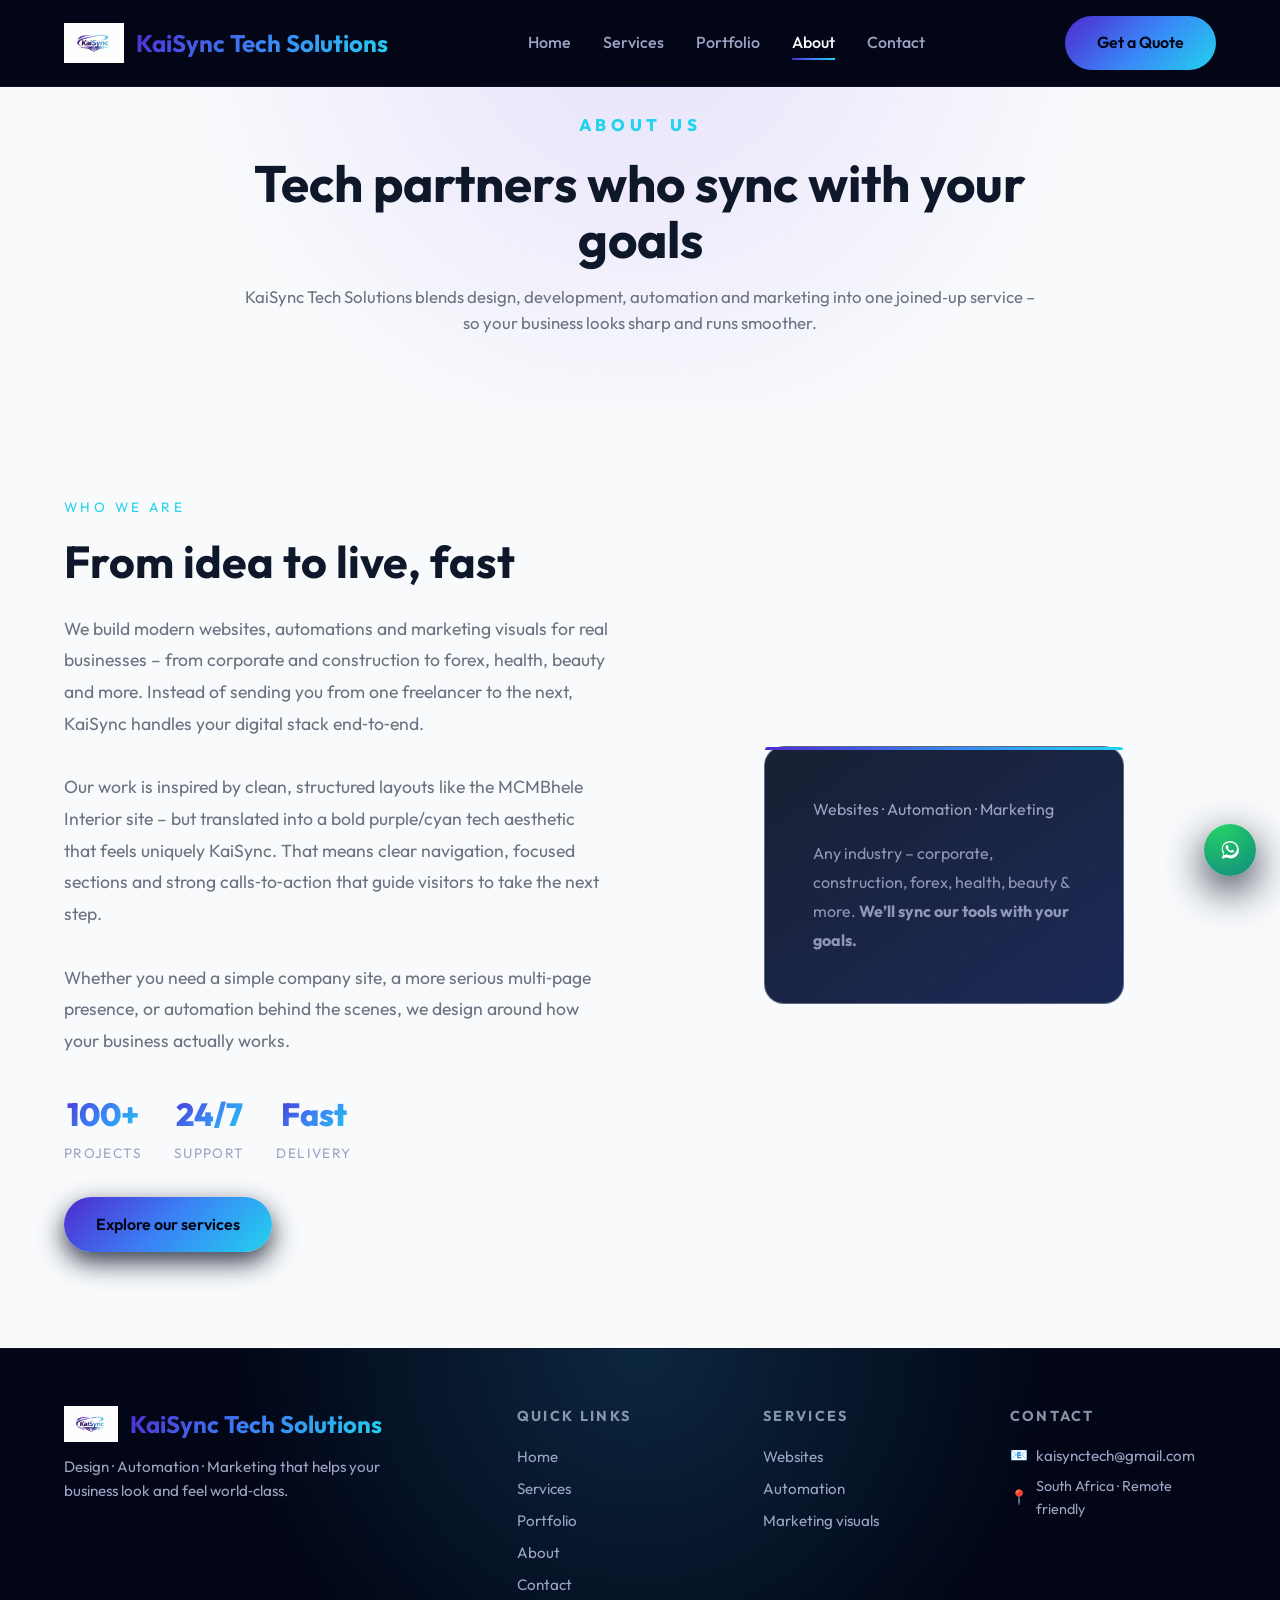
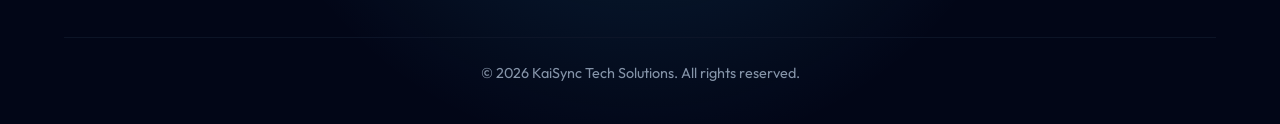
==== commit 6a55f716: "Embed Zapier chatbot Replace the onsite chatbot widget with a Zapier popup chatbot embed across all " ====
--- a/about.html
+++ b/about.html
@@ -143,36 +143,10 @@
                 <path fill="currentColor" d="M16 3C9.4 3 4 8.2 4 14.7c0 2.5.8 4.8 2.3 6.7L4 29l7-2.3c1.8 1 3.8 1.5 5.9 1.5 6.6 0 12-5.2 12-11.7C28.9 8.2 22.6 3 16 3Zm0 20.7c-1.8 0-3.5-.5-5-1.4l-.4-.2-4.2 1.4 1.4-4.1-.3-.4c-1.3-1.6-2-3.5-2-5.5C5.5 9.1 10.2 5 16 5c5.6 0 10.2 4.1 10.2 9.2 0 5.1-4.6 9.5-10.2 9.5Zm5.3-7.1c-.3-.2-1.7-.9-1.9-.9-.3-.1-.5-.2-.7.2-.2.3-.8.9-1 1.1-.2.2-.4.2-.7.1-.3-.2-1.2-.5-2.3-1.5-.8-.7-1.3-1.6-1.5-1.9-.2-.3 0-.4.1-.6.2-.2.3-.4.4-.6.1-.2.1-.3.2-.5.1-.2 0-.4 0-.6 0-.2-.7-1.7-1-2.3-.3-.6-.5-.5-.7-.5h-.6c-.2 0-.5.1-.8.4-.3.3-1.1 1-1.1 2.5s1.1 2.9 1.2 3.1c.2.2 2.1 3.3 5.1 4.5.7.3 1.3.5 1.8.6.8.2 1.5.2 2 .1.6-.1 1.7-.7 1.9-1.3.2-.6.2-1.1.1-1.3-.1-.3-.3-.4-.6-.6Z"/>
             </svg>
         </button>
-        <button id="chatbotFab" class="fab fab-chat" aria-label="Open KaiSync assistant">
-            <svg viewBox="0 0 32 32" aria-hidden="true">
-                <path fill="currentColor" d="M6 6h20v13H9l-5 5V6Zm2 2v11.17L9.17 18H24V8Z"/>
-            </svg>
-        </button>
     </div>
 
-    <div id="chatbotWidget" class="chatbot" aria-live="polite">
-        <div class="chatbot-header">
-            <div class="chatbot-header-left">
-                <span class="chatbot-title">KaiSync assistant</span>
-                <span class="chatbot-subtitle">Ask about websites, automation or marketing</span>
-                <span class="chatbot-status-pill">Typically replies within a day</span>
-            </div>
-            <button id="chatbotClose" class="chatbot-close-btn" type="button" aria-label="Close chat">×</button>
-        </div>
-        <div class="chatbot-body">
-            <div id="chatbotMessages" class="chatbot-messages"></div>
-            <div class="chatbot-quick">
-                <button class="chatbot-chip" data-prompt="I need a new business website.">New business website</button>
-                <button class="chatbot-chip" data-prompt="I want to automate lead capture and follow-ups.">Automate my leads</button>
-                <button class="chatbot-chip" data-prompt="I need marketing visuals for an upcoming campaign.">Marketing visuals</button>
-            </div>
-        </div>
-        <form id="chatbotForm" class="chatbot-input">
-            <input id="chatbotInput" type="text" placeholder="Type a question or short brief..." autocomplete="off" />
-            <button type="submit">Send</button>
-        </form>
-    </div>
-
+    <zapier-interfaces-chatbot-embed is-popup="true" chatbot-id="cmmvsacsm002qtq5f04vu93p2"></zapier-interfaces-chatbot-embed>
+    <script async type="module" src="https://interfaces.zapier.com/assets/web-components/zapier-interfaces/zapier-interfaces.esm.js"></script>
     <script src="script.js"></script>
 </body>
 </html>
--- a/styles.css
+++ b/styles.css
@@ -1254,6 +1254,18 @@
     display: flex;
     flex-direction: column;
     gap: 1.25rem;
+}
+
+.contact-form zapier-interfaces-page-embed {
+    width: 100%;
+    border-radius: 14px;
+    overflow: hidden;
+}
+
+@media (max-width: 640px) {
+    .contact-form zapier-interfaces-page-embed {
+        height: 680px !important;
+    }
 }
 
 .form-group input,
@@ -1719,11 +1731,17 @@
     }
 
     .footer-top {
-        flex-direction: column;
+        grid-template-columns: 1fr;
         text-align: center;
     }
-
-    .footer-nav {
+    
+    .footer-tagline {
+        max-width: none;
+        margin-left: auto;
+        margin-right: auto;
+    }
+
+    .footer-contact li {
         justify-content: center;
     }
 }
@@ -1765,12 +1783,88 @@
         padding: 100px 0 60px;
     }
 
+    .container {
+        padding: 0 18px;
+    }
+
+    .hero-eyebrow {
+        white-space: normal;
+        letter-spacing: 0.22em;
+        font-size: 0.95rem;
+    }
+
+    .hero-title {
+        font-size: clamp(1.9rem, 8vw, 2.6rem);
+    }
+
+    .hero-buttons {
+        width: 100%;
+        flex-direction: column;
+    }
+
+    .hero-buttons .btn {
+        width: 100%;
+    }
+
+    .hero-logo {
+        max-width: 320px;
+        padding: 1.4rem 1.6rem;
+        border-radius: 22px;
+    }
+
+    .floating-actions {
+        right: 1rem;
+        bottom: 1rem;
+        gap: 0.7rem;
+    }
+
+    .fab {
+        width: 48px;
+        height: 48px;
+    }
+
+    .testimonial-track {
+        gap: 1rem;
+        animation-duration: 40s;
+    }
+
+    .testimonial-card {
+        flex-basis: 280px;
+        max-width: 280px;
+    }
+
     .services-grid {
         grid-template-columns: 1fr;
+    }
+
+    .service-card {
+        padding: 1.6rem;
+    }
+
+    .service-card h3 {
+        font-size: 1.25rem;
+    }
+
+    .service-link-sub {
+        width: 100%;
+        max-width: 240px;
     }
 
     .about-stats {
         flex-direction: column;
         align-items: center;
     }
-}
+
+    .contact-inner {
+        width: 100%;
+        gap: 2rem;
+    }
+
+    .contact-form {
+        padding: 1.6rem;
+    }
+
+    .footer {
+        padding: 3rem 0 2rem;
+    }
+}
--- a/styles/services-pages.css
+++ b/styles/services-pages.css
@@ -526,6 +526,46 @@
 }
 
 @media (max-width: 768px) {
+    .page-header {
+        padding: 6.2rem 0 3.2rem;
+    }
+
+    .page-title {
+        font-size: clamp(2rem, 8vw, 2.6rem);
+    }
+
+    .page-subtitle {
+        font-size: 1rem;
+    }
+
+    .service-detail-inner {
+        grid-template-columns: 1fr;
+        gap: 2rem;
+        text-align: center;
+    }
+
+    .service-features {
+        text-align: left;
+    }
+
+    .service-number {
+        font-size: 2.4rem;
+    }
+
+    .service-detail-title {
+        font-size: 1.8rem;
+    }
+
+    .portfolio-actions {
+        justify-content: center;
+        flex-wrap: wrap;
+        gap: 0.75rem;
+    }
+
+    .service-detail-visual-inner {
+        padding: 1.4rem;
+    }
+
     .showcase-split {
         grid-template-columns: 1fr;
     }
